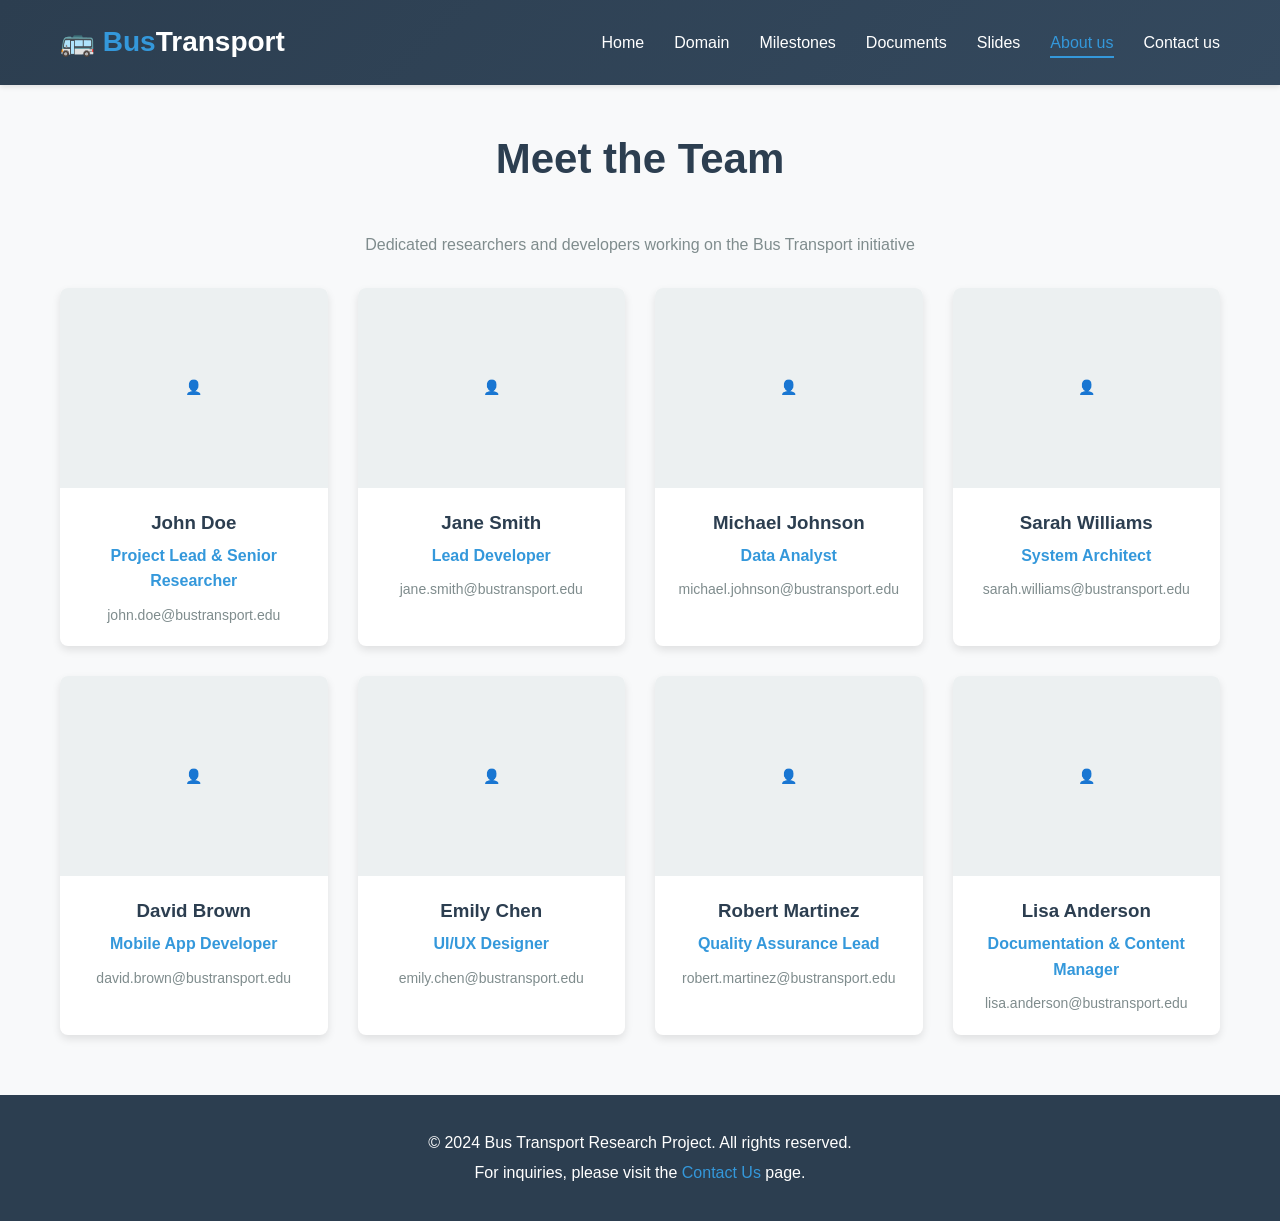
==== pages/about-us.html @ cd4b60ac "Initial commit" ====
<!DOCTYPE html>
<html lang="en">
<head>
    <meta charset="UTF-8">
    <meta name="viewport" content="width=device-width, initial-scale=1.0">
    <title>About Us | BusTransport Research</title>
    <link rel="stylesheet" href="../assets/css/style.css">
</head>
<body>
    <!-- Header & Navigation -->
    <header>
        <div class="header-container">
            <a href="../index.html" class="logo">🚌 Bus<span>Transport</span></a>
            <nav>
                <ul>
                    <li><a href="../index.html">Home</a></li>
                    <li><a href="domain.html">Domain</a></li>
                    <li><a href="milestones.html">Milestones</a></li>
                    <li><a href="documents.html">Documents</a></li>
                    <li><a href="slides.html">Slides</a></li>
                    <li><a href="about-us.html" class="active">About us</a></li>
                    <li><a href="contact-us.html">Contact us</a></li>
                </ul>
            </nav>
        </div>
    </header>

    <!-- Main Content -->
    <main>
        <h1 class="page-title">Meet the Team</h1>
        <p class="page-subtitle">Dedicated researchers and developers working on the Bus Transport initiative</p>

        <section class="team-grid">
            <!-- Team Member 1 -->
            <div class="team-member">
                <div class="member-image">👤</div>
                <div class="member-info">
                    <h3>John Doe</h3>
                    <div class="member-role">Project Lead & Senior Researcher</div>
                    <div class="member-email">john.doe@bustransport.edu</div>
                </div>
            </div>

            <!-- Team Member 2 -->
            <div class="team-member">
                <div class="member-image">👤</div>
                <div class="member-info">
                    <h3>Jane Smith</h3>
                    <div class="member-role">Lead Developer</div>
                    <div class="member-email">jane.smith@bustransport.edu</div>
                </div>
            </div>

            <!-- Team Member 3 -->
            <div class="team-member">
                <div class="member-image">👤</div>
                <div class="member-info">
                    <h3>Michael Johnson</h3>
                    <div class="member-role">Data Analyst</div>
                    <div class="member-email">michael.johnson@bustransport.edu</div>
                </div>
            </div>

            <!-- Team Member 4 -->
            <div class="team-member">
                <div class="member-image">👤</div>
                <div class="member-info">
                    <h3>Sarah Williams</h3>
                    <div class="member-role">System Architect</div>
                    <div class="member-email">sarah.williams@bustransport.edu</div>
                </div>
            </div>

            <!-- Team Member 5 -->
            <div class="team-member">
                <div class="member-image">👤</div>
                <div class="member-info">
                    <h3>David Brown</h3>
                    <div class="member-role">Mobile App Developer</div>
                    <div class="member-email">david.brown@bustransport.edu</div>
                </div>
            </div>

            <!-- Team Member 6 -->
            <div class="team-member">
                <div class="member-image">👤</div>
                <div class="member-info">
                    <h3>Emily Chen</h3>
                    <div class="member-role">UI/UX Designer</div>
                    <div class="member-email">emily.chen@bustransport.edu</div>
                </div>
            </div>

            <!-- Team Member 7 -->
            <div class="team-member">
                <div class="member-image">👤</div>
                <div class="member-info">
                    <h3>Robert Martinez</h3>
                    <div class="member-role">Quality Assurance Lead</div>
                    <div class="member-email">robert.martinez@bustransport.edu</div>
                </div>
            </div>

            <!-- Team Member 8 -->
            <div class="team-member">
                <div class="member-image">👤</div>
                <div class="member-info">
                    <h3>Lisa Anderson</h3>
                    <div class="member-role">Documentation & Content Manager</div>
                    <div class="member-email">lisa.anderson@bustransport.edu</div>
                </div>
            </div>
        </section>
    </main>

    <!-- Footer -->
    <footer>
        <p>&copy; 2024 Bus Transport Research Project. All rights reserved.</p>
        <p>For inquiries, please visit the <a href="contact-us.html">Contact Us</a> page.</p>
    </footer>
</body>
</html>
---- assets/css/style.css ----
/* Bus Transport Research Website - Main Stylesheet */

* {
    margin: 0;
    padding: 0;
    box-sizing: border-box;
}

body {
    font-family: 'Segoe UI', Tahoma, Geneva, Verdana, sans-serif;
    line-height: 1.6;
    color: #333;
    background-color: #f8f9fa;
}

/* Header & Navigation */
header {
    background: linear-gradient(135deg, #2c3e50 0%, #34495e 100%);
    color: white;
    padding: 20px 0;
    box-shadow: 0 2px 5px rgba(0, 0, 0, 0.1);
}

.header-container {
    max-width: 1200px;
    margin: 0 auto;
    padding: 0 20px;
    display: flex;
    align-items: center;
    justify-content: space-between;
}

.logo {
    font-size: 28px;
    font-weight: bold;
    color: #3498db;
    text-decoration: none;
}

.logo span {
    color: white;
}

/* Navigation Menu */
nav ul {
    list-style: none;
    display: flex;
    gap: 30px;
    flex-wrap: wrap;
}

nav a {
    color: white;
    text-decoration: none;
    transition: color 0.3s ease;
    font-weight: 500;
}

nav a:hover {
    color: #3498db;
}

nav a.active {
    color: #3498db;
    border-bottom: 2px solid #3498db;
    padding-bottom: 5px;
}

/* Main Container */
main {
    max-width: 1200px;
    margin: 40px auto;
    padding: 0 20px;
}

.page-title {
    text-align: center;
    font-size: 42px;
    color: #2c3e50;
    margin-bottom: 40px;
    font-weight: bold;
}

.page-subtitle {
    text-align: center;
    font-size: 16px;
    color: #7f8c8d;
    margin-bottom: 30px;
}

/* Home Page */
.hero-section {
    background: linear-gradient(135deg, #3498db 0%, #2980b9 100%);
    color: white;
    padding: 60px 20px;
    border-radius: 8px;
    text-align: center;
    margin-bottom: 40px;
}

.hero-section h1 {
    font-size: 48px;
    margin-bottom: 20px;
}

.hero-section p {
    font-size: 18px;
    margin-bottom: 15px;
    line-height: 1.8;
}

.hero-content {
    display: grid;
    grid-template-columns: repeat(auto-fit, minmax(280px, 1fr));
    gap: 30px;
    margin-top: 40px;
}

.card {
    background: white;
    padding: 30px;
    border-radius: 8px;
    box-shadow: 0 4px 6px rgba(0, 0, 0, 0.1);
    text-align: center;
    transition: transform 0.3s ease, box-shadow 0.3s ease;
}

.card:hover {
    transform: translateY(-5px);
    box-shadow: 0 8px 12px rgba(0, 0, 0, 0.15);
}

.card h3 {
    color: #2c3e50;
    margin-bottom: 15px;
    font-size: 20px;
}

.card p {
    color: #555;
    line-height: 1.6;
}

/* Domain Section */
.domain-grid {
    display: grid;
    grid-template-columns: repeat(auto-fit, minmax(300px, 1fr));
    gap: 25px;
    margin-top: 30px;
}

.domain-card {
    background: white;
    padding: 30px;
    border-radius: 8px;
    border-left: 5px solid #3498db;
    box-shadow: 0 2px 8px rgba(0, 0, 0, 0.1);
}

.domain-card h3 {
    color: #2c3e50;
    margin-bottom: 15px;
    font-size: 20px;
}

.domain-card p {
    color: #666;
    line-height: 1.7;
    text-align: justify;
}

/* Milestones Section */
.milestones-container {
    position: relative;
    max-width: 800px;
    margin: 0 auto;
}

.milestone {
    background: white;
    padding: 30px;
    margin-bottom: 30px;
    border-radius: 8px;
    box-shadow: 0 2px 8px rgba(0, 0, 0, 0.1);
    border-left: 5px solid #3498db;
}

.milestone-date {
    background: #3498db;
    color: white;
    padding: 10px 20px;
    border-radius: 5px;
    display: inline-block;
    margin-bottom: 15px;
    font-weight: bold;
}

.milestone h3 {
    color: #2c3e50;
    margin-bottom: 10px;
}

.milestone p {
    color: #666;
    margin-bottom: 10px;
}

.milestone-marks {
    background: #ecf0f1;
    padding: 10px;
    border-radius: 5px;
    color: #2c3e50;
    font-weight: bold;
}

/* Documents Section */
.documents-list {
    max-width: 900px;
    margin: 0 auto;
}

.document-item {
    background: linear-gradient(135deg, #5dade2 0%, #3498db 100%);
    color: white;
    padding: 20px;
    margin-bottom: 15px;
    border-radius: 8px;
    display: flex;
    justify-content: space-between;
    align-items: center;
    transition: transform 0.3s ease;
}

.document-item:hover {
    transform: translateX(10px);
}

.document-item h3 {
    margin: 0;
    font-size: 18px;
}

.document-item a {
    background: white;
    color: #3498db;
    padding: 8px 20px;
    border-radius: 5px;
    text-decoration: none;
    font-weight: bold;
    transition: all 0.3s ease;
}

.document-item a:hover {
    background: #ecf0f1;
}

/* Presentations Section */
.presentations-grid {
    display: grid;
    grid-template-columns: repeat(auto-fit, minmax(250px, 1fr));
    gap: 25px;
    margin-top: 30px;
}

.presentation-card {
    background: white;
    border-radius: 8px;
    overflow: hidden;
    box-shadow: 0 4px 8px rgba(0, 0, 0, 0.1);
    text-align: center;
    transition: transform 0.3s ease;
}

.presentation-card:hover {
    transform: translateY(-10px);
}

.presentation-icon {
    background: #3498db;
    color: white;
    padding: 40px;
    font-size: 50px;
}

.presentation-card h3 {
    color: #2c3e50;
    padding: 20px;
    margin-bottom: 10px;
}

.presentation-card a {
    display: inline-block;
    background: #3498db;
    color: white;
    padding: 10px 25px;
    border-radius: 5px;
    text-decoration: none;
    margin-bottom: 20px;
    transition: background 0.3s ease;
}

.presentation-card a:hover {
    background: #2980b9;
}

/* About Us Section */
.team-grid {
    display: grid;
    grid-template-columns: repeat(auto-fit, minmax(250px, 1fr));
    gap: 30px;
    margin-top: 30px;
}

.team-member {
    background: white;
    border-radius: 8px;
    overflow: hidden;
    box-shadow: 0 4px 8px rgba(0, 0, 0, 0.1);
    text-align: center;
    transition: transform 0.3s ease;
}

.team-member:hover {
    transform: translateY(-10px);
}

.member-image {
    background: #ecf0f1;
    height: 200px;
    display: flex;
    align-items: center;
    justify-content: center;
    color: #7f8c8d;
    font-size: 14px;
}

.member-info {
    padding: 20px;
}

.member-info h3 {
    color: #2c3e50;
    margin-bottom: 5px;
}

.member-role {
    color: #3498db;
    font-weight: bold;
    margin-bottom: 10px;
}

.member-email {
    color: #7f8c8d;
    font-size: 14px;
    word-break: break-all;
}

/* Contact Us Section */
.contact-content {
    display: grid;
    grid-template-columns: 1fr 1fr;
    gap: 40px;
    max-width: 1000px;
    margin: 30px auto;
}

.contact-info {
    background: white;
    padding: 30px;
    border-radius: 8px;
    box-shadow: 0 2px 8px rgba(0, 0, 0, 0.1);
}

.contact-info h3 {
    color: #2c3e50;
    margin-bottom: 20px;
}

.contact-item {
    margin-bottom: 20px;
    padding-bottom: 20px;
    border-bottom: 1px solid #ecf0f1;
}

.contact-item:last-child {
    border-bottom: none;
}

.contact-item strong {
    color: #3498db;
}

.contact-item p {
    color: #666;
    margin-top: 5px;
}

.contact-form {
    background: white;
    padding: 30px;
    border-radius: 8px;
    box-shadow: 0 2px 8px rgba(0, 0, 0, 0.1);
}

.contact-form h3 {
    color: #2c3e50;
    margin-bottom: 20px;
}

.form-group {
    margin-bottom: 20px;
}

.form-group label {
    display: block;
    color: #2c3e50;
    margin-bottom: 8px;
    font-weight: 500;
}

.form-group input,
.form-group textarea {
    width: 100%;
    padding: 12px;
    border: 1px solid #bdc3c7;
    border-radius: 5px;
    font-family: inherit;
    font-size: 14px;
    transition: border-color 0.3s ease;
}

.form-group input:focus,
.form-group textarea:focus {
    outline: none;
    border-color: #3498db;
    box-shadow: 0 0 5px rgba(52, 152, 219, 0.2);
}

.form-group textarea {
    resize: vertical;
    min-height: 150px;
}

.submit-btn {
    background: #3498db;
    color: white;
    padding: 12px 40px;
    border: none;
    border-radius: 5px;
    font-size: 16px;
    font-weight: bold;
    cursor: pointer;
    transition: background 0.3s ease;
}

.submit-btn:hover {
    background: #2980b9;
}

/* Footer */
footer {
    background: #2c3e50;
    color: white;
    text-align: center;
    padding: 30px 20px;
    margin-top: 60px;
}

footer p {
    margin: 5px 0;
}

footer a {
    color: #3498db;
    text-decoration: none;
}

footer a:hover {
    text-decoration: underline;
}

/* Responsive Design */
@media (max-width: 768px) {
    .header-container {
        flex-direction: column;
        gap: 20px;
    }

    nav ul {
        flex-direction: column;
        gap: 10px;
        width: 100%;
    }

    .hero-section h1 {
        font-size: 32px;
    }

    .page-title {
        font-size: 32px;
    }

    .contact-content {
        grid-template-columns: 1fr;
    }

    .document-item {
        flex-direction: column;
        align-items: flex-start;
    }

    .document-item a {
        margin-top: 15px;
        width: 100%;
        text-align: center;
    }
}

@media (max-width: 480px) {
    nav ul {
        font-size: 14px;
        gap: 10px;
    }

    .page-title {
        font-size: 24px;
    }

    .hero-content {
        grid-template-columns: 1fr;
    }
}
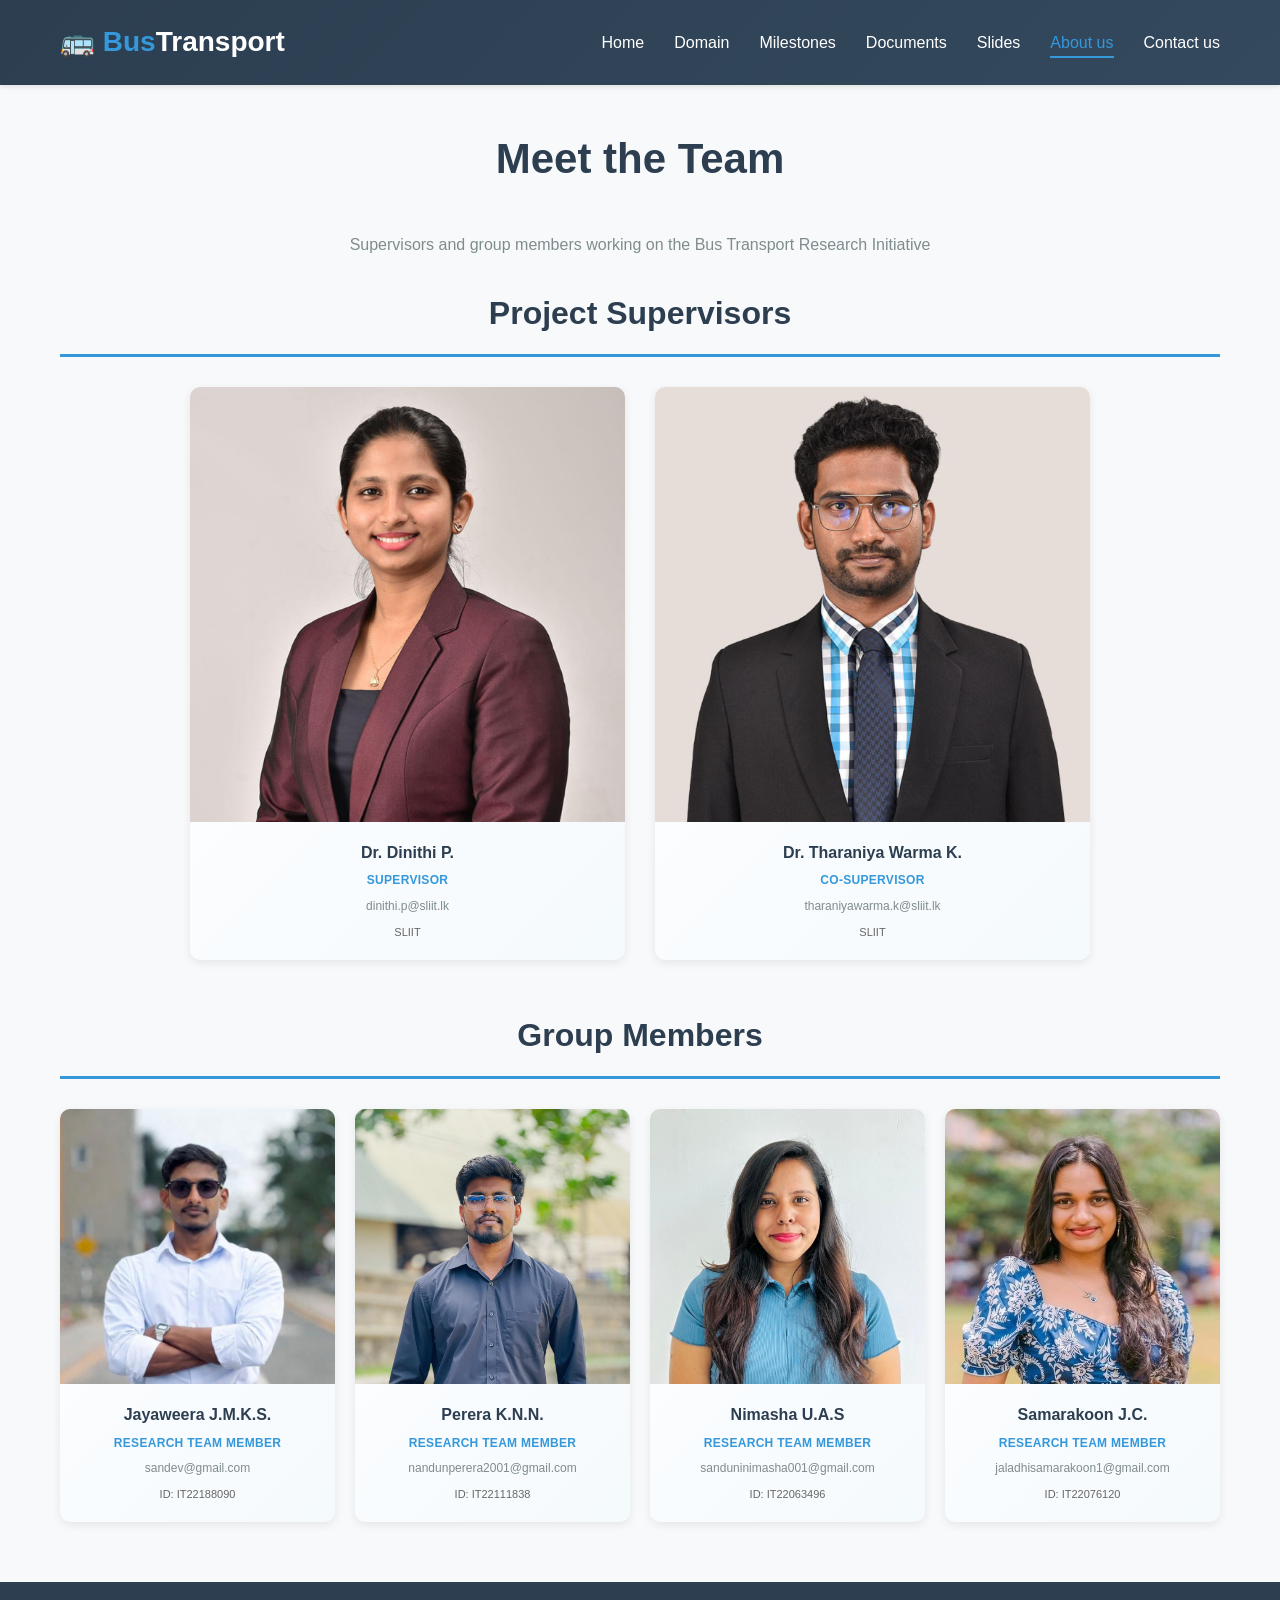
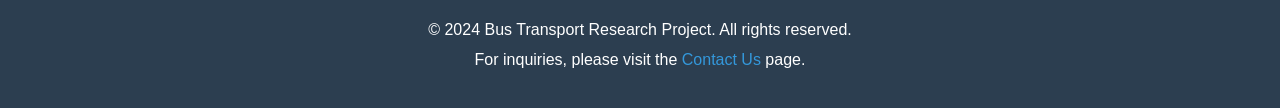
==== commit da0fa494: "Add mobile menu toggle functionality to navbar - Implemented a hamburger menu toggle for mobile navi" ====
--- a/pages/about-us.html
+++ b/pages/about-us.html
@@ -11,6 +11,11 @@
     <header>
         <div class="header-container">
             <a href="../index.html" class="logo">🚌 Bus<span>Transport</span></a>
+            <button class="hamburger-menu">
+                <span></span>
+                <span></span>
+                <span></span>
+            </button>
             <nav>
                 <ul>
                     <li><a href="../index.html">Home</a></li>
@@ -28,86 +33,94 @@
     <!-- Main Content -->
     <main>
         <h1 class="page-title">Meet the Team</h1>
-        <p class="page-subtitle">Dedicated researchers and developers working on the Bus Transport initiative</p>
+        <p class="page-subtitle">Supervisors and group members working on the Bus Transport Research Initiative</p>
 
-        <section class="team-grid">
-            <!-- Team Member 1 -->
-            <div class="team-member">
-                <div class="member-image">👤</div>
-                <div class="member-info">
-                    <h3>John Doe</h3>
-                    <div class="member-role">Project Lead & Senior Researcher</div>
-                    <div class="member-email">john.doe@bustransport.edu</div>
+        <!-- Supervisors Section -->
+        <section class="supervisors-section">
+            <h2>Project Supervisors</h2>
+            <div class="team-grid">
+                <!-- Supervisor -->
+                <div class="team-member">
+                    <div class="member-image">
+                        <img src="../assets/images/supervisor.jpeg" alt="Supervisor">
+                    </div>
+                    <div class="member-info">
+                        <h3>Dr. Dinithi P.</h3>
+                        <div class="member-role">Supervisor</div>
+                        <div class="member-email">dinithi.p@sliit.lk</div>
+                        <div class="member-department">SLIIT</div>
+                    </div>
+                </div>
+
+                <!-- Co-Supervisor -->
+                <div class="team-member">
+                    <div class="member-image">
+                        <img src="../assets/images/co-supervisor.jpeg" alt="Co-Supervisor">
+                    </div>
+                    <div class="member-info">
+                        <h3>Dr. Tharaniya Warma K.</h3>
+                        <div class="member-role">Co-Supervisor</div>
+                        <div class="member-email">tharaniyawarma.k@sliit.lk</div>
+                        <div class="member-department">SLIIT</div>
+                    </div>
                 </div>
             </div>
+        </section>
 
-            <!-- Team Member 2 -->
-            <div class="team-member">
-                <div class="member-image">👤</div>
-                <div class="member-info">
-                    <h3>Jane Smith</h3>
-                    <div class="member-role">Lead Developer</div>
-                    <div class="member-email">jane.smith@bustransport.edu</div>
+        <!-- Group Members Section -->
+        <section class="members-section">
+            <h2>Group Members</h2>
+            <div class="team-grid">
+                <!-- Group Member 1 -->
+                <div class="team-member">
+                    <div class="member-image">
+                        <img src="../assets/images/member1.jpeg" alt="Group Member 1">
+                    </div>
+                    <div class="member-info">
+                        <h3>Jayaweera J.M.K.S.</h3>
+                        <div class="member-role">Research Team Member</div>
+                        <div class="member-email">sandev@gmail.com</div>
+                        <div class="member-id">ID: IT22188090</div>
+                    </div>
                 </div>
-            </div>
 
-            <!-- Team Member 3 -->
-            <div class="team-member">
-                <div class="member-image">👤</div>
-                <div class="member-info">
-                    <h3>Michael Johnson</h3>
-                    <div class="member-role">Data Analyst</div>
-                    <div class="member-email">michael.johnson@bustransport.edu</div>
+                <!-- Group Member 2 -->
+                <div class="team-member">
+                    <div class="member-image">
+                        <img src="../assets/images/member2.jpeg" alt="Group Member 2">
+                    </div>
+                    <div class="member-info">
+                        <h3>Perera K.N.N.</h3>
+                        <div class="member-role">Research Team Member</div>
+                        <div class="member-email">nandunperera2001@gmail.com</div>
+                        <div class="member-id">ID: IT22111838</div>
+                    </div>
                 </div>
-            </div>
 
-            <!-- Team Member 4 -->
-            <div class="team-member">
-                <div class="member-image">👤</div>
-                <div class="member-info">
-                    <h3>Sarah Williams</h3>
-                    <div class="member-role">System Architect</div>
-                    <div class="member-email">sarah.williams@bustransport.edu</div>
+                <!-- Group Member 3 -->
+                <div class="team-member">
+                    <div class="member-image">
+                        <img src="../assets/images/member3.jpeg" alt="Group Member 3">
+                    </div>
+                    <div class="member-info">
+                        <h3>Nimasha U.A.S</h3>
+                        <div class="member-role">Research Team Member</div>
+                        <div class="member-email">sanduninimasha001@gmail.com</div>
+                        <div class="member-id">ID: IT22063496</div>
+                    </div>
                 </div>
-            </div>
 
-            <!-- Team Member 5 -->
-            <div class="team-member">
-                <div class="member-image">👤</div>
-                <div class="member-info">
-                    <h3>David Brown</h3>
-                    <div class="member-role">Mobile App Developer</div>
-                    <div class="member-email">david.brown@bustransport.edu</div>
-                </div>
-            </div>
-
-            <!-- Team Member 6 -->
-            <div class="team-member">
-                <div class="member-image">👤</div>
-                <div class="member-info">
-                    <h3>Emily Chen</h3>
-                    <div class="member-role">UI/UX Designer</div>
-                    <div class="member-email">emily.chen@bustransport.edu</div>
-                </div>
-            </div>
-
-            <!-- Team Member 7 -->
-            <div class="team-member">
-                <div class="member-image">👤</div>
-                <div class="member-info">
-                    <h3>Robert Martinez</h3>
-                    <div class="member-role">Quality Assurance Lead</div>
-                    <div class="member-email">robert.martinez@bustransport.edu</div>
-                </div>
-            </div>
-
-            <!-- Team Member 8 -->
-            <div class="team-member">
-                <div class="member-image">👤</div>
-                <div class="member-info">
-                    <h3>Lisa Anderson</h3>
-                    <div class="member-role">Documentation & Content Manager</div>
-                    <div class="member-email">lisa.anderson@bustransport.edu</div>
+                <!-- Group Member 4 -->
+                <div class="team-member">
+                    <div class="member-image">
+                        <img src="../assets/images/member4.jpeg" alt="Group Member 4">
+                    </div>
+                    <div class="member-info">
+                        <h3>Samarakoon J.C.</h3>
+                        <div class="member-role">Research Team Member</div>
+                        <div class="member-email">jaladhisamarakoon1@gmail.com</div>
+                        <div class="member-id">ID: IT22076120</div>
+                    </div>
                 </div>
             </div>
         </section>
@@ -118,5 +131,6 @@
         <p>&copy; 2024 Bus Transport Research Project. All rights reserved.</p>
         <p>For inquiries, please visit the <a href="contact-us.html">Contact Us</a> page.</p>
     </footer>
+    <script src="../assets/js/navbar.js"></script>
 </body>
 </html>
--- a/assets/css/style.css
+++ b/assets/css/style.css
@@ -64,6 +64,45 @@
     color: #3498db;
     border-bottom: 2px solid #3498db;
     padding-bottom: 5px;
+}
+
+/* Hamburger Menu */
+.hamburger-menu {
+    display: none;
+    flex-direction: column;
+    cursor: pointer;
+    gap: 6px;
+    background: none;
+    border: none;
+    padding: 0;
+    margin: 0;
+    z-index: 1000;
+}
+
+.hamburger-menu span {
+    width: 25px;
+    height: 3px;
+    background-color: white;
+    border-radius: 3px;
+    transition: all 0.4s cubic-bezier(0.68, -0.55, 0.265, 1.55);
+    display: block;
+}
+
+.hamburger-menu:hover span {
+    background-color: #3498db;
+}
+
+.hamburger-menu.active span:nth-child(1) {
+    transform: rotate(45deg) translate(10px, 10px);
+}
+
+.hamburger-menu.active span:nth-child(2) {
+    opacity: 0;
+    transform: translateX(-10px);
+}
+
+.hamburger-menu.active span:nth-child(3) {
+    transform: rotate(-45deg) translate(7px, -7px);
 }
 
 /* Main Container */
@@ -304,55 +343,120 @@
 }
 
 /* About Us Section */
+.supervisors-section .team-grid {
+    display: grid;
+    grid-template-columns: repeat(2, 1fr);
+    gap: 30px;
+    margin-top: 30px;
+    max-width: 900px;
+    margin-left: auto;
+    margin-right: auto;
+}
+
+.members-section .team-grid {
+    display: grid;
+    grid-template-columns: repeat(4, 1fr);
+    gap: 20px;
+    margin-top: 30px;
+}
+
 .team-grid {
     display: grid;
-    grid-template-columns: repeat(auto-fit, minmax(250px, 1fr));
+    grid-template-columns: repeat(auto-fit, minmax(280px, 1fr));
     gap: 30px;
     margin-top: 30px;
 }
 
 .team-member {
     background: white;
-    border-radius: 8px;
+    border-radius: 10px;
     overflow: hidden;
-    box-shadow: 0 4px 8px rgba(0, 0, 0, 0.1);
+    box-shadow: 0 3px 10px rgba(0, 0, 0, 0.08);
     text-align: center;
-    transition: transform 0.3s ease;
+    transition: all 0.3s ease;
+    display: flex;
+    flex-direction: column;
 }
 
 .team-member:hover {
-    transform: translateY(-10px);
+    transform: translateY(-8px);
+    box-shadow: 0 8px 20px rgba(0, 0, 0, 0.15);
 }
 
 .member-image {
     background: #ecf0f1;
-    height: 200px;
+    width: 100%;
+    aspect-ratio: 1 / 1;
     display: flex;
     align-items: center;
     justify-content: center;
     color: #7f8c8d;
     font-size: 14px;
+    overflow: hidden;
+    flex-shrink: 0;
+}
+
+.member-image img {
+    width: 100%;
+    height: 100%;
+    object-fit: cover;
+    display: block;
 }
 
 .member-info {
-    padding: 20px;
+    padding: 18px 15px;
+    flex-grow: 1;
+    display: flex;
+    flex-direction: column;
+    justify-content: center;
+    background: linear-gradient(135deg, rgba(52, 152, 219, 0.02) 0%, rgba(52, 152, 219, 0.05) 100%);
 }
 
 .member-info h3 {
     color: #2c3e50;
-    margin-bottom: 5px;
+    margin-bottom: 6px;
+    font-size: 16px;
+    font-weight: 600;
 }
 
 .member-role {
     color: #3498db;
     font-weight: bold;
-    margin-bottom: 10px;
+    margin-bottom: 8px;
+    font-size: 12px;
+    text-transform: uppercase;
+    letter-spacing: 0.3px;
 }
 
 .member-email {
     color: #7f8c8d;
-    font-size: 14px;
+    font-size: 12px;
     word-break: break-all;
+    margin-bottom: 6px;
+    line-height: 1.3;
+}
+
+.member-department,
+.member-id {
+    color: #666;
+    font-size: 11px;
+    margin-top: 4px;
+}
+
+/* Supervisors and Members Sections */
+.supervisors-section,
+.members-section {
+    margin-bottom: 50px;
+}
+
+.supervisors-section h2,
+.members-section h2 {
+    color: #2c3e50;
+    font-size: 32px;
+    margin-bottom: 30px;
+    text-align: center;
+    border-bottom: 3px solid #3498db;
+    padding-bottom: 15px;
 }
 
 /* Contact Us Section */
@@ -479,54 +583,657 @@
     text-decoration: underline;
 }
 
-/* Responsive Design */
+/* Responsive Design - Complete Mobile-First Responsive */
+
+/* Extra Large Devices (1440px and up) */
+@media (min-width: 1440px) {
+    main {
+        max-width: 1340px;
+    }
+    .page-title {
+        font-size: 48px;
+    }
+    .hero-section {
+        padding: 80px 40px;
+    }
+    .hero-section h1 {
+        font-size: 56px;
+    }
+}
+
+/* Large Devices (1200px - 1439px) */
+@media (max-width: 1200px) and (min-width: 1025px) {
+    .hero-content {
+        grid-template-columns: repeat(2, 1fr);
+    }
+    .presentations-grid {
+        grid-template-columns: repeat(3, 1fr);
+    }
+}
+
+/* Medium-Large (1024px - 1199px) */
+@media (max-width: 1024px) {
+    main {
+        padding: 0 15px;
+    }
+    .page-title {
+        font-size: 38px;
+    }
+    .hero-section h1 {
+        font-size: 42px;
+    }
+    .hero-section p {
+        font-size: 16px;
+    }
+    .hero-content {
+        gap: 25px;
+    }
+    .card {
+        padding: 25px;
+    }
+    nav ul {
+        gap: 20px;
+    }
+    .members-section .team-grid {
+        grid-template-columns: repeat(3, 1fr);
+    }
+    .milestones-container {
+        max-width: 700px;
+    }
+    .domain-grid {
+        grid-template-columns: repeat(2, 1fr);
+    }
+    .presentations-grid {
+        grid-template-columns: repeat(2, 1fr);
+    }
+}
+
+/* Tablets (768px - 1023px) */
 @media (max-width: 768px) {
+    header {
+        padding: 15px 0;
+    }
     .header-container {
-        flex-direction: column;
-        gap: 20px;
-    }
-
+        flex-direction: row;
+        gap: 15px;
+        padding: 0 15px;
+    }
+    .logo {
+        font-size: 24px;
+    }
+    .hamburger-menu {
+        display: flex;
+    }
+    nav {
+        position: fixed;
+        top: 70px;
+        left: 0;
+        width: 100%;
+        background: linear-gradient(135deg, #2c3e50 0%, #34495e 100%);
+        max-height: 0;
+        overflow: hidden;
+        transition: max-height 0.3s ease;
+        z-index: 999;
+    }
+    nav.active {
+        max-height: 400px;
+    }
     nav ul {
         flex-direction: column;
-        gap: 10px;
+        gap: 0;
         width: 100%;
-    }
-
+        padding: 20px 0;
+    }
+    nav ul li {
+        border-bottom: 1px solid rgba(255, 255, 255, 0.1);
+    }
+    nav ul li:last-child {
+        border-bottom: none;
+    }
+    nav a {
+        font-size: 14px;
+        padding: 15px 20px;
+        display: block;
+        transition: background 0.3s ease;
+    }
+    nav a:hover {
+        background: rgba(52, 152, 219, 0.2);
+        color: #3498db;
+    }
+    nav a.active {
+        border-bottom: none;
+        padding-bottom: 15px;
+        background: rgba(52, 152, 219, 0.15);
+        color: #3498db;
+    }
+
+    main {
+        margin: 25px auto;
+        padding: 0 15px;
+    }
+    .page-title {
+        font-size: 32px;
+        margin-bottom: 25px;
+    }
+    .page-subtitle {
+        font-size: 14px;
+        margin-bottom: 20px;
+    }
+    .hero-section {
+        padding: 40px 20px;
+        border-radius: 6px;
+        margin-bottom: 30px;
+    }
     .hero-section h1 {
         font-size: 32px;
-    }
-
-    .page-title {
-        font-size: 32px;
-    }
-
+        margin-bottom: 15px;
+    }
+    .hero-section p {
+        font-size: 15px;
+        margin-bottom: 12px;
+    }
+    .hero-content {
+        grid-template-columns: repeat(2, 1fr);
+        gap: 20px;
+    }
+    .card {
+        padding: 20px;
+        border-radius: 6px;
+    }
+    .card h3 {
+        font-size: 18px;
+    }
+    .card p {
+        font-size: 14px;
+    }
+    .domain-grid {
+        grid-template-columns: 1fr;
+        gap: 20px;
+    }
+    .domain-card {
+        padding: 20px;
+    }
+    .domain-card h3 {
+        font-size: 18px;
+    }
+    .domain-card p {
+        font-size: 14px;
+    }
+    .milestones-container {
+        max-width: 100%;
+    }
+    .milestone {
+        padding: 20px;
+        margin-bottom: 20px;
+    }
+    .milestone h3 {
+        font-size: 18px;
+    }
+    .milestone p {
+        font-size: 14px;
+    }
+    .documents-list {
+        max-width: 100%;
+    }
+    .document-item {
+        padding: 15px;
+        flex-direction: column;
+        gap: 12px;
+    }
+    .document-item h3 {
+        font-size: 16px;
+    }
+    .document-item a {
+        width: 100%;
+        text-align: center;
+        padding: 8px 15px;
+    }
+    .presentations-grid {
+        grid-template-columns: repeat(2, 1fr);
+        gap: 20px;
+    }
+    .presentation-icon {
+        font-size: 40px;
+        padding: 30px;
+    }
+    .presentation-card h3 {
+        font-size: 16px;
+        padding: 15px;
+    }
+    .team-grid {
+        gap: 20px;
+    }
+    .supervisors-section .team-grid {
+        grid-template-columns: 1fr;
+    }
+    .members-section .team-grid {
+        grid-template-columns: repeat(2, 1fr);
+    }
+    .member-info {
+        padding: 15px;
+    }
+    .member-info h3 {
+        font-size: 15px;
+    }
+    .member-role {
+        font-size: 11px;
+    }
+    .member-email {
+        font-size: 12px;
+    }
     .contact-content {
         grid-template-columns: 1fr;
-    }
-
-    .document-item {
+        gap: 25px;
+    }
+    .contact-info,
+    .contact-form {
+        padding: 20px;
+    }
+    .contact-form h3,
+    .contact-info h3 {
+        font-size: 18px;
+    }
+    .form-group input,
+    .form-group textarea {
+        padding: 10px;
+        font-size: 14px;
+    }
+    .submit-btn {
+        padding: 10px 30px;
+        font-size: 14px;
+    }
+    footer {
+        padding: 25px 15px;
+        margin-top: 40px;
+    }
+    footer p {
+        font-size: 14px;
+    }
+}
+
+/* Large Phones (640px - 767px) */
+@media (max-width: 767px) and (min-width: 641px) {
+    main {
+        margin: 20px auto;
+    }
+    .page-title {
+        font-size: 28px;
+        margin-bottom: 20px;
+    }
+    .page-subtitle {
+        font-size: 13px;
+    }
+    .hero-section {
+        padding: 30px 15px;
+    }
+    .hero-section h1 {
+        font-size: 28px;
+    }
+    .hero-section p {
+        font-size: 14px;
+    }
+    .hero-content {
+        grid-template-columns: 1fr;
+        gap: 15px;
+    }
+    .card {
+        padding: 18px;
+    }
+    .domain-grid {
+        gap: 15px;
+    }
+    .presentations-grid {
+        grid-template-columns: 1fr;
+        gap: 15px;
+    }
+    .presentation-icon {
+        font-size: 35px;
+        padding: 25px;
+    }
+    .members-section .team-grid {
+        grid-template-columns: 1fr;
+        gap: 15px;
+    }
+    .member-info {
+        padding: 12px;
+    }
+    .member-info h3 {
+        font-size: 14px;
+    }
+    .contact-info,
+    .contact-form {
+        padding: 18px;
+    }
+    .form-group input,
+    .form-group textarea {
+        padding: 8px;
+    }
+}
+
+/* Small Phones (480px - 639px) */
+@media (max-width: 640px) {
+    * {
+        -webkit-tap-highlight-color: rgba(0, 0, 0, 0.1);
+    }
+    header {
+        padding: 12px 0;
+    }
+    .header-container {
+        gap: 12px;
+        padding: 0 12px;
+    }
+    .logo {
+        font-size: 20px;
+    }
+    .hamburger-menu {
+        display: flex;
+    }
+    nav {
+        position: fixed;
+        top: 60px;
+        left: 0;
+        width: 100%;
+        background: linear-gradient(135deg, #2c3e50 0%, #34495e 100%);
+        max-height: 0;
+        overflow: hidden;
+        transition: max-height 0.3s ease;
+        z-index: 999;
+    }
+    nav.active {
+        max-height: 600px;
+    }
+    nav ul {
         flex-direction: column;
-        align-items: flex-start;
-    }
-
-    .document-item a {
-        margin-top: 15px;
+        gap: 0;
         width: 100%;
-        text-align: center;
-    }
-}
-
-@media (max-width: 480px) {
-    nav ul {
-        font-size: 14px;
-        gap: 10px;
-    }
-
+        padding: 15px 0;
+    }
+    nav ul li {
+        border-bottom: 1px solid rgba(255, 255, 255, 0.1);
+    }
+    nav ul li:last-child {
+        border-bottom: none;
+    }
+    nav a {
+        font-size: 12px;
+        padding: 12px 15px;
+        display: block;
+        transition: background 0.3s ease;
+    }
+    nav a:hover {
+        background: rgba(52, 152, 219, 0.2);
+        color: #3498db;
+    }
+    nav a.active {
+        border-bottom: none;
+        padding-bottom: 12px;
+        background: rgba(52, 152, 219, 0.15);
+        color: #3498db;
+    }
+    main {
+        margin: 15px auto;
+        padding: 0 12px;
+    }
     .page-title {
         font-size: 24px;
-    }
-
+        margin-bottom: 15px;
+    }
+    .page-subtitle {
+        font-size: 12px;
+        margin-bottom: 15px;
+    }
+    .hero-section {
+        padding: 25px 12px;
+        border-radius: 5px;
+        margin-bottom: 20px;
+    }
+    .hero-section h1 {
+        font-size: 24px;
+        margin-bottom: 12px;
+    }
+    .hero-section p {
+        font-size: 13px;
+        margin-bottom: 10px;
+    }
     .hero-content {
         grid-template-columns: 1fr;
-    }
-}
+        gap: 12px;
+        margin-top: 20px;
+    }
+    .card {
+        padding: 15px;
+        border-radius: 5px;
+    }
+    .card h3 {
+        font-size: 16px;
+        margin-bottom: 10px;
+    }
+    .card p {
+        font-size: 13px;
+        line-height: 1.5;
+    }
+    .domain-grid {
+        gap: 12px;
+    }
+    .domain-card {
+        padding: 15px;
+        border-left: 4px solid #3498db;
+    }
+    .domain-card h3 {
+        font-size: 16px;
+        margin-bottom: 10px;
+    }
+    .domain-card p {
+        font-size: 12px;
+    }
+    .milestones-container {
+        padding: 0;
+    }
+    .milestone {
+        padding: 15px;
+        margin-bottom: 15px;
+        border-radius: 5px;
+    }
+    .milestone-date {
+        padding: 8px 12px;
+        font-size: 12px;
+    }
+    .milestone h3 {
+        font-size: 16px;
+        margin-bottom: 8px;
+    }
+    .milestone p {
+        font-size: 12px;
+    }
+    .documents-list {
+        max-width: 100%;
+    }
+    .document-item {
+        padding: 12px;
+        border-radius: 5px;
+    }
+    .document-item h3 {
+        font-size: 14px;
+        margin-bottom: 10px;
+    }
+    .document-item a {
+        font-size: 12px;
+        padding: 8px 15px;
+    }
+    .presentations-grid {
+        grid-template-columns: 1fr;
+        gap: 12px;
+    }
+    .presentation-card {
+        border-radius: 5px;
+    }
+    .presentation-icon {
+        font-size: 30px;
+        padding: 20px;
+    }
+    .presentation-card h3 {
+        font-size: 14px;
+        padding: 12px;
+        margin-bottom: 8px;
+    }
+    .presentation-card a {
+        font-size: 12px;
+        padding: 8px 20px;
+        margin-bottom: 15px;
+    }
+    .supervisors-section,
+    .members-section {
+        margin-bottom: 30px;
+    }
+    .supervisors-section h2,
+    .members-section h2 {
+        font-size: 24px;
+        margin-bottom: 20px;
+        padding-bottom: 12px;
+    }
+    .supervisors-section .team-grid {
+        grid-template-columns: 1fr;
+        gap: 15px;
+    }
+    .members-section .team-grid {
+        grid-template-columns: 1fr;
+        gap: 15px;
+    }
+    .team-member {
+        border-radius: 8px;
+    }
+    .member-image {
+        border-radius: 8px 8px 0 0;
+    }
+    .member-info {
+        padding: 12px;
+        border-radius: 0 0 8px 8px;
+    }
+    .member-info h3 {
+        font-size: 13px;
+        margin-bottom: 5px;
+    }
+    .member-role {
+        font-size: 10px;
+        margin-bottom: 6px;
+    }
+    .member-email {
+        font-size: 11px;
+        margin-bottom: 5px;
+    }
+    .member-department,
+    .member-id {
+        font-size: 10px;
+        margin-top: 3px;
+    }
+    .contact-content {
+        gap: 20px;
+    }
+    .contact-info,
+    .contact-form {
+        padding: 15px;
+        border-radius: 5px;
+    }
+    .contact-form h3,
+    .contact-info h3 {
+        font-size: 16px;
+        margin-bottom: 15px;
+    }
+    .contact-item {
+        margin-bottom: 15px;
+        padding-bottom: 15px;
+    }
+    .contact-item strong {
+        font-size: 13px;
+    }
+    .contact-item p {
+        font-size: 12px;
+    }
+    .form-group {
+        margin-bottom: 15px;
+    }
+    .form-group label {
+        font-size: 13px;
+        margin-bottom: 6px;
+    }
+    .form-group input,
+    .form-group textarea {
+        padding: 10px;
+        font-size: 14px;
+        border-radius: 4px;
+    }
+    .form-group textarea {
+        min-height: 120px;
+    }
+    .submit-btn {
+        width: 100%;
+        padding: 12px 20px;
+        font-size: 14px;
+        border-radius: 4px;
+    }
+    footer {
+        padding: 20px 12px;
+        margin-top: 30px;
+    }
+    footer p {
+        font-size: 12px;
+        margin: 6px 0;
+    }
+    footer a {
+        font-size: 12px;
+    }
+}
+
+/* Extra Small (below 480px) */
+@media (max-width: 479px) {
+    header {
+        padding: 10px 0;
+    }
+    .header-container {
+        gap: 10px;
+        padding: 0 10px;
+    }
+    .logo {
+        font-size: 18px;
+    }
+    .hamburger-menu {
+        display: flex;
+    }
+    .hamburger-menu span {
+        width: 23px;
+        height: 2.5px;
+    }
+    nav {
+        position: fixed;
+        top: 55px;
+        left: 0;
+        width: 100%;
+        background: linear-gradient(135deg, #2c3e50 0%, #34495e 100%);
+        max-height: 0;
+        overflow: hidden;
+        transition: max-height 0.3s ease;
+        z-index: 999;
+    }
+    nav.active {
+        max-height: 500px;
+    }
+    nav ul {
+        flex-direction: column;
+        gap: 0;
+        width: 100%;
+        padding: 12px 0;
+    }
+    nav ul li {
+        border-bottom: 1px solid rgba(255, 255, 255, 0.1);
+    }
+    nav a {
+        font-size: 11px;
+        padding: 10px 12px;
+        display: block;
+    }
+    nav a:hover {
+        background: rgba(52, 152, 219, 0.2);
+    }
+    nav a.active {
+        background: rgba(52, 152, 219, 0.15);
+    }
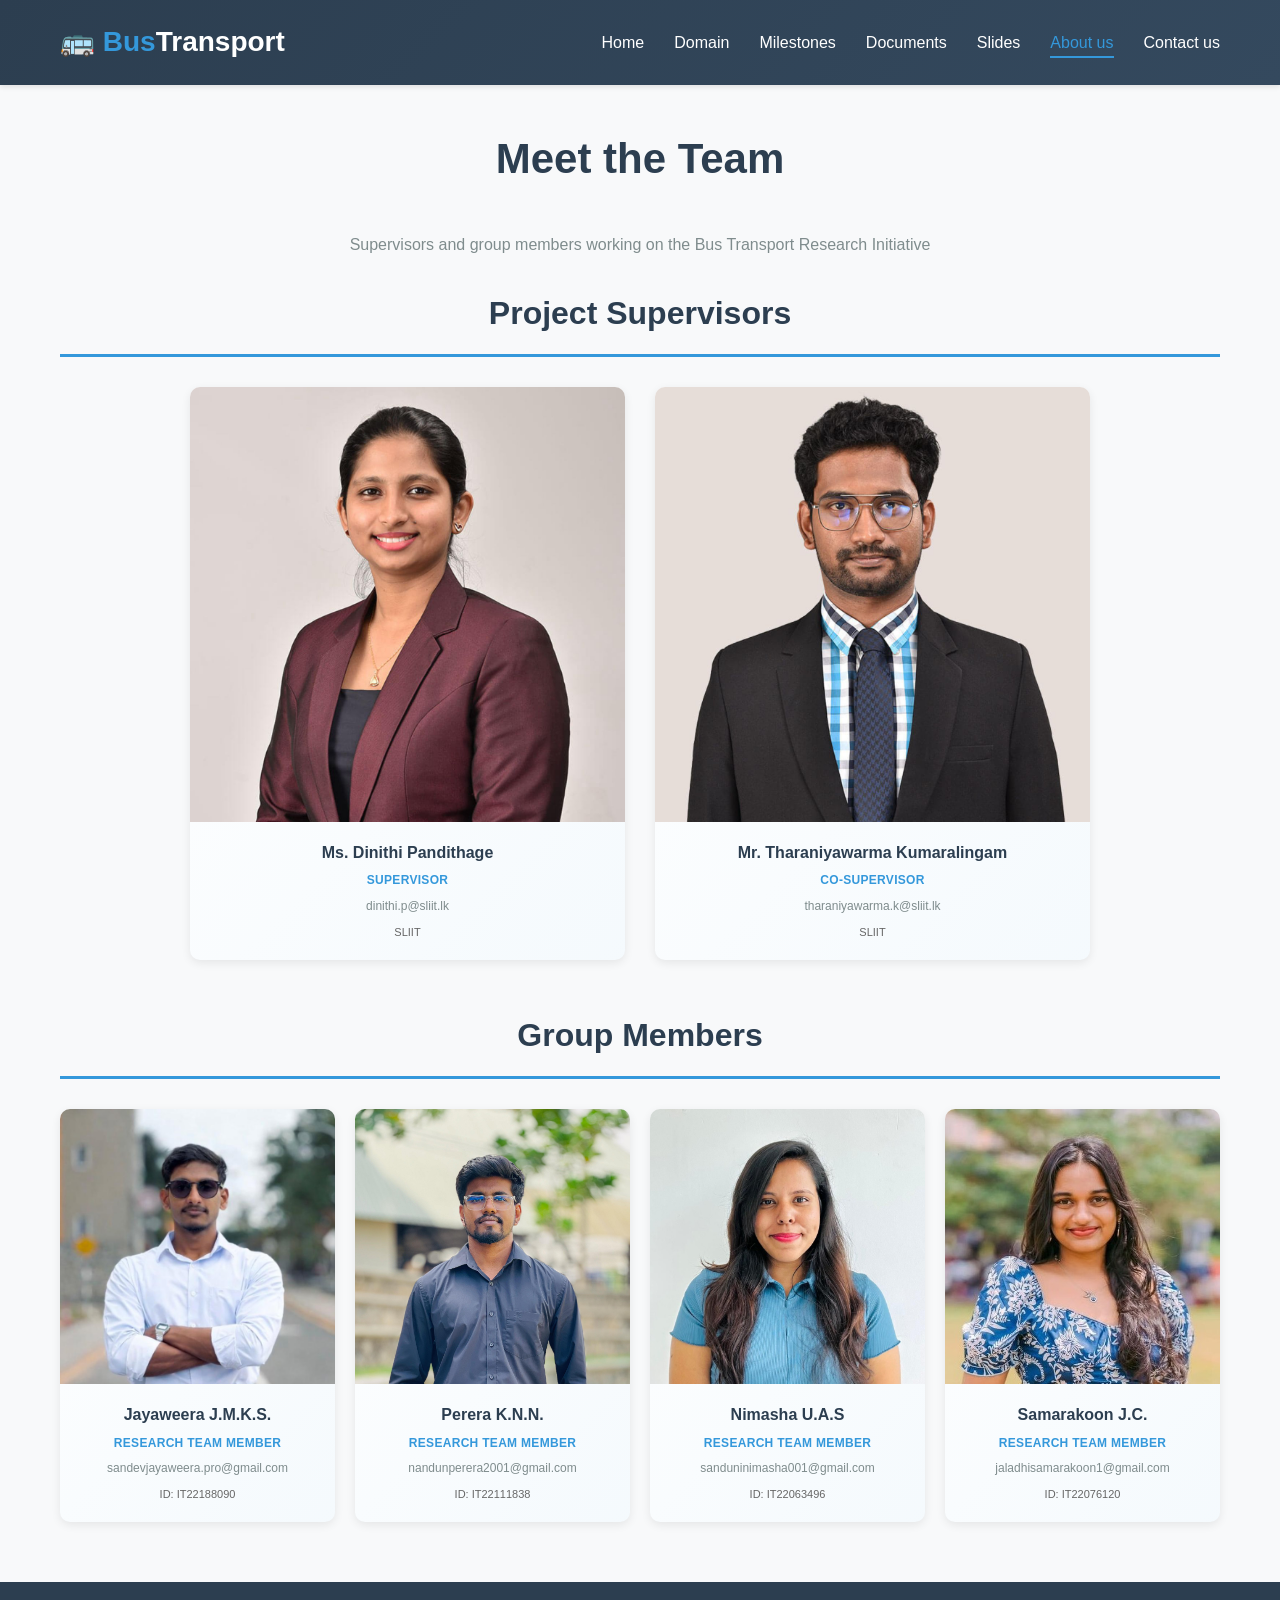
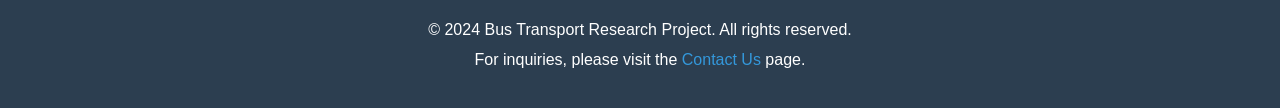
==== commit 58ed889a: "Update team member names and emails on about page" ====
--- a/pages/about-us.html
+++ b/pages/about-us.html
@@ -45,7 +45,7 @@
                         <img src="../assets/images/supervisor.jpeg" alt="Supervisor">
                     </div>
                     <div class="member-info">
-                        <h3>Dr. Dinithi P.</h3>
+                        <h3>Ms. Dinithi Pandithage </h3>
                         <div class="member-role">Supervisor</div>
                         <div class="member-email">dinithi.p@sliit.lk</div>
                         <div class="member-department">SLIIT</div>
@@ -58,7 +58,7 @@
                         <img src="../assets/images/co-supervisor.jpeg" alt="Co-Supervisor">
                     </div>
                     <div class="member-info">
-                        <h3>Dr. Tharaniya Warma K.</h3>
+                        <h3>Mr. Tharaniyawarma Kumaralingam </h3>
                         <div class="member-role">Co-Supervisor</div>
                         <div class="member-email">tharaniyawarma.k@sliit.lk</div>
                         <div class="member-department">SLIIT</div>
@@ -79,7 +79,7 @@
                     <div class="member-info">
                         <h3>Jayaweera J.M.K.S.</h3>
                         <div class="member-role">Research Team Member</div>
-                        <div class="member-email">sandev@gmail.com</div>
+                        <div class="member-email">sandevjayaweera.pro@gmail.com</div>
                         <div class="member-id">ID: IT22188090</div>
                     </div>
                 </div>
--- a/assets/css/style.css
+++ b/assets/css/style.css
@@ -4,6 +4,10 @@
     margin: 0;
     padding: 0;
     box-sizing: border-box;
+}
+
+html {
+    overflow-x: hidden;
 }
 
 body {
@@ -11,6 +15,13 @@
     line-height: 1.6;
     color: #333;
     background-color: #f8f9fa;
+    overflow-x: hidden;
+}
+
+img {
+    max-width: 100%;
+    height: auto;
+    display: block;
 }
 
 /* Header & Navigation */
@@ -583,27 +594,32 @@
     text-decoration: underline;
 }
 
-/* Responsive Design - Complete Mobile-First Responsive */
-
-/* Extra Large Devices (1440px and up) */
-@media (min-width: 1440px) {
+/* =====================================================
+   RESPONSIVE DESIGN
+   Breakpoints: ≤1024px | ≤768px | ≤480px | ≤360px
+   ===================================================== */
+
+/* ---- Tablet & small desktop (≤1024px) ---- */
+@media (max-width: 1024px) {
     main {
-        max-width: 1340px;
+        padding: 0 16px;
     }
     .page-title {
-        font-size: 48px;
+        font-size: 36px;
     }
     .hero-section {
-        padding: 80px 40px;
+        padding: 50px 20px;
     }
     .hero-section h1 {
-        font-size: 56px;
-    }
-}
-
-/* Large Devices (1200px - 1439px) */
-@media (max-width: 1200px) and (min-width: 1025px) {
-    .hero-content {
+        font-size: 40px;
+    }
+    nav ul {
+        gap: 18px;
+    }
+    .members-section .team-grid {
+        grid-template-columns: repeat(3, 1fr);
+    }
+    .domain-grid {
         grid-template-columns: repeat(2, 1fr);
     }
     .presentations-grid {
@@ -611,78 +627,44 @@
     }
 }
 
-/* Medium-Large (1024px - 1199px) */
-@media (max-width: 1024px) {
-    main {
-        padding: 0 15px;
-    }
-    .page-title {
-        font-size: 38px;
-    }
-    .hero-section h1 {
-        font-size: 42px;
-    }
-    .hero-section p {
-        font-size: 16px;
-    }
-    .hero-content {
-        gap: 25px;
-    }
-    .card {
-        padding: 25px;
-    }
-    nav ul {
-        gap: 20px;
-    }
-    .members-section .team-grid {
-        grid-template-columns: repeat(3, 1fr);
-    }
-    .milestones-container {
-        max-width: 700px;
-    }
-    .domain-grid {
-        grid-template-columns: repeat(2, 1fr);
-    }
-    .presentations-grid {
-        grid-template-columns: repeat(2, 1fr);
-    }
-}
-
-/* Tablets (768px - 1023px) */
+/* ---- Tablet: hamburger activates (≤768px) ---- */
 @media (max-width: 768px) {
+    /* Header */
     header {
-        padding: 15px 0;
+        padding: 12px 0;
     }
     .header-container {
-        flex-direction: row;
-        gap: 15px;
-        padding: 0 15px;
+        padding: 0 16px;
     }
     .logo {
-        font-size: 24px;
-    }
+        font-size: 22px;
+    }
+
+    /* Hamburger button */
     .hamburger-menu {
         display: flex;
     }
+
+    /* Collapsed nav */
     nav {
         position: fixed;
-        top: 70px;
+        top: 56px;
         left: 0;
         width: 100%;
         background: linear-gradient(135deg, #2c3e50 0%, #34495e 100%);
         max-height: 0;
         overflow: hidden;
-        transition: max-height 0.3s ease;
+        transition: max-height 0.35s ease;
         z-index: 999;
+        box-shadow: 0 4px 12px rgba(0, 0, 0, 0.3);
     }
     nav.active {
-        max-height: 400px;
+        max-height: 440px;
     }
     nav ul {
         flex-direction: column;
         gap: 0;
-        width: 100%;
-        padding: 20px 0;
+        padding: 10px 0;
     }
     nav ul li {
         border-bottom: 1px solid rgba(255, 255, 255, 0.1);
@@ -691,549 +673,294 @@
         border-bottom: none;
     }
     nav a {
+        display: block;
+        padding: 14px 20px;
         font-size: 14px;
-        padding: 15px 20px;
-        display: block;
-        transition: background 0.3s ease;
+        transition: background 0.2s ease;
     }
     nav a:hover {
         background: rgba(52, 152, 219, 0.2);
         color: #3498db;
     }
     nav a.active {
-        border-bottom: none;
-        padding-bottom: 15px;
         background: rgba(52, 152, 219, 0.15);
         color: #3498db;
-    }
-
+        border-bottom: none;
+        padding-bottom: 14px;
+    }
+
+    /* Main layout */
     main {
-        margin: 25px auto;
-        padding: 0 15px;
+        margin: 24px auto;
+        padding: 0 16px;
     }
     .page-title {
-        font-size: 32px;
-        margin-bottom: 25px;
+        font-size: 28px;
+        margin-bottom: 20px;
     }
     .page-subtitle {
         font-size: 14px;
         margin-bottom: 20px;
     }
+
+    /* Hero */
     .hero-section {
-        padding: 40px 20px;
-        border-radius: 6px;
-        margin-bottom: 30px;
+        padding: 36px 16px;
+        margin-bottom: 24px;
     }
     .hero-section h1 {
-        font-size: 32px;
-        margin-bottom: 15px;
+        font-size: 28px;
+        margin-bottom: 12px;
     }
     .hero-section p {
         font-size: 15px;
         margin-bottom: 12px;
     }
+
+    /* Cards */
     .hero-content {
         grid-template-columns: repeat(2, 1fr);
-        gap: 20px;
+        gap: 16px;
+        margin-top: 24px;
     }
     .card {
         padding: 20px;
-        border-radius: 6px;
-    }
-    .card h3 {
-        font-size: 18px;
-    }
-    .card p {
-        font-size: 14px;
-    }
+    }
+
+    /* Domain */
     .domain-grid {
         grid-template-columns: 1fr;
-        gap: 20px;
+        gap: 16px;
     }
     .domain-card {
         padding: 20px;
     }
-    .domain-card h3 {
-        font-size: 18px;
-    }
-    .domain-card p {
-        font-size: 14px;
-    }
+
+    /* Milestones */
     .milestones-container {
         max-width: 100%;
     }
     .milestone {
         padding: 20px;
-        margin-bottom: 20px;
-    }
-    .milestone h3 {
-        font-size: 18px;
-    }
-    .milestone p {
-        font-size: 14px;
-    }
+        margin-bottom: 16px;
+    }
+
+    /* Documents */
     .documents-list {
         max-width: 100%;
     }
     .document-item {
-        padding: 15px;
         flex-direction: column;
         gap: 12px;
-    }
-    .document-item h3 {
-        font-size: 16px;
+        padding: 16px;
     }
     .document-item a {
         width: 100%;
         text-align: center;
-        padding: 8px 15px;
-    }
+    }
+
+    /* Slides */
     .presentations-grid {
         grid-template-columns: repeat(2, 1fr);
-        gap: 20px;
-    }
-    .presentation-icon {
-        font-size: 40px;
-        padding: 30px;
-    }
-    .presentation-card h3 {
-        font-size: 16px;
-        padding: 15px;
-    }
-    .team-grid {
-        gap: 20px;
-    }
+        gap: 16px;
+    }
+
+    /* About Us */
     .supervisors-section .team-grid {
-        grid-template-columns: 1fr;
+        grid-template-columns: repeat(2, 1fr);
+        max-width: 100%;
     }
     .members-section .team-grid {
         grid-template-columns: repeat(2, 1fr);
     }
-    .member-info {
-        padding: 15px;
-    }
-    .member-info h3 {
-        font-size: 15px;
-    }
-    .member-role {
-        font-size: 11px;
-    }
-    .member-email {
-        font-size: 12px;
-    }
+    .supervisors-section h2,
+    .members-section h2 {
+        font-size: 26px;
+    }
+
+    /* Contact */
     .contact-content {
         grid-template-columns: 1fr;
-        gap: 25px;
+        gap: 20px;
     }
     .contact-info,
     .contact-form {
         padding: 20px;
     }
-    .contact-form h3,
-    .contact-info h3 {
+    .submit-btn {
+        width: 100%;
+        padding: 13px 20px;
+    }
+
+    /* Footer */
+    footer {
+        padding: 24px 16px;
+        margin-top: 40px;
+    }
+}
+
+/* ---- Mobile (≤480px) ---- */
+@media (max-width: 480px) {
+    .header-container {
+        padding: 0 12px;
+    }
+    .logo {
         font-size: 18px;
     }
-    .form-group input,
-    .form-group textarea {
-        padding: 10px;
-        font-size: 14px;
-    }
-    .submit-btn {
-        padding: 10px 30px;
-        font-size: 14px;
-    }
-    footer {
-        padding: 25px 15px;
-        margin-top: 40px;
-    }
-    footer p {
-        font-size: 14px;
-    }
-}
-
-/* Large Phones (640px - 767px) */
-@media (max-width: 767px) and (min-width: 641px) {
+    nav {
+        top: 50px;
+    }
+    nav.active {
+        max-height: 500px;
+    }
+    nav a {
+        font-size: 13px;
+        padding: 12px 16px;
+    }
+
     main {
-        margin: 20px auto;
+        margin: 16px auto;
+        padding: 0 12px;
     }
     .page-title {
-        font-size: 28px;
-        margin-bottom: 20px;
-    }
-    .page-subtitle {
-        font-size: 13px;
-    }
-    .hero-section {
-        padding: 30px 15px;
-    }
-    .hero-section h1 {
-        font-size: 28px;
-    }
-    .hero-section p {
-        font-size: 14px;
-    }
-    .hero-content {
-        grid-template-columns: 1fr;
-        gap: 15px;
-    }
-    .card {
-        padding: 18px;
-    }
-    .domain-grid {
-        gap: 15px;
-    }
-    .presentations-grid {
-        grid-template-columns: 1fr;
-        gap: 15px;
-    }
-    .presentation-icon {
-        font-size: 35px;
-        padding: 25px;
-    }
-    .members-section .team-grid {
-        grid-template-columns: 1fr;
-        gap: 15px;
-    }
-    .member-info {
-        padding: 12px;
-    }
-    .member-info h3 {
-        font-size: 14px;
-    }
-    .contact-info,
-    .contact-form {
-        padding: 18px;
-    }
-    .form-group input,
-    .form-group textarea {
-        padding: 8px;
-    }
-}
-
-/* Small Phones (480px - 639px) */
-@media (max-width: 640px) {
-    * {
-        -webkit-tap-highlight-color: rgba(0, 0, 0, 0.1);
-    }
-    header {
-        padding: 12px 0;
-    }
-    .header-container {
-        gap: 12px;
-        padding: 0 12px;
-    }
-    .logo {
-        font-size: 20px;
-    }
-    .hamburger-menu {
-        display: flex;
-    }
-    nav {
-        position: fixed;
-        top: 60px;
-        left: 0;
-        width: 100%;
-        background: linear-gradient(135deg, #2c3e50 0%, #34495e 100%);
-        max-height: 0;
-        overflow: hidden;
-        transition: max-height 0.3s ease;
-        z-index: 999;
-    }
-    nav.active {
-        max-height: 600px;
-    }
-    nav ul {
-        flex-direction: column;
-        gap: 0;
-        width: 100%;
-        padding: 15px 0;
-    }
-    nav ul li {
-        border-bottom: 1px solid rgba(255, 255, 255, 0.1);
-    }
-    nav ul li:last-child {
-        border-bottom: none;
-    }
-    nav a {
-        font-size: 12px;
-        padding: 12px 15px;
-        display: block;
-        transition: background 0.3s ease;
-    }
-    nav a:hover {
-        background: rgba(52, 152, 219, 0.2);
-        color: #3498db;
-    }
-    nav a.active {
-        border-bottom: none;
-        padding-bottom: 12px;
-        background: rgba(52, 152, 219, 0.15);
-        color: #3498db;
-    }
-    main {
-        margin: 15px auto;
-        padding: 0 12px;
-    }
-    .page-title {
-        font-size: 24px;
-        margin-bottom: 15px;
+        font-size: 22px;
+        margin-bottom: 16px;
     }
     .page-subtitle {
         font-size: 12px;
-        margin-bottom: 15px;
-    }
+    }
+
     .hero-section {
-        padding: 25px 12px;
-        border-radius: 5px;
-        margin-bottom: 20px;
+        padding: 24px 12px;
+        border-radius: 6px;
     }
     .hero-section h1 {
-        font-size: 24px;
-        margin-bottom: 12px;
+        font-size: 22px;
     }
     .hero-section p {
         font-size: 13px;
-        margin-bottom: 10px;
-    }
+    }
+
     .hero-content {
         grid-template-columns: 1fr;
         gap: 12px;
-        margin-top: 20px;
+        margin-top: 16px;
     }
     .card {
-        padding: 15px;
-        border-radius: 5px;
+        padding: 16px;
     }
     .card h3 {
         font-size: 16px;
-        margin-bottom: 10px;
-    }
-    .card p {
-        font-size: 13px;
-        line-height: 1.5;
-    }
-    .domain-grid {
-        gap: 12px;
-    }
+    }
+
     .domain-card {
-        padding: 15px;
-        border-left: 4px solid #3498db;
+        padding: 16px;
     }
     .domain-card h3 {
         font-size: 16px;
-        margin-bottom: 10px;
     }
     .domain-card p {
+        font-size: 13px;
+    }
+
+    .milestone {
+        padding: 16px;
+    }
+    .milestone-date {
         font-size: 12px;
-    }
-    .milestones-container {
-        padding: 0;
-    }
-    .milestone {
-        padding: 15px;
-        margin-bottom: 15px;
-        border-radius: 5px;
-    }
-    .milestone-date {
         padding: 8px 12px;
-        font-size: 12px;
     }
     .milestone h3 {
         font-size: 16px;
-        margin-bottom: 8px;
     }
     .milestone p {
-        font-size: 12px;
-    }
-    .documents-list {
-        max-width: 100%;
-    }
-    .document-item {
-        padding: 12px;
-        border-radius: 5px;
-    }
+        font-size: 13px;
+    }
+
     .document-item h3 {
         font-size: 14px;
-        margin-bottom: 10px;
-    }
-    .document-item a {
-        font-size: 12px;
-        padding: 8px 15px;
-    }
+    }
+
     .presentations-grid {
         grid-template-columns: 1fr;
         gap: 12px;
     }
-    .presentation-card {
-        border-radius: 5px;
-    }
     .presentation-icon {
-        font-size: 30px;
-        padding: 20px;
+        font-size: 36px;
+        padding: 24px;
     }
     .presentation-card h3 {
-        font-size: 14px;
-        padding: 12px;
-        margin-bottom: 8px;
-    }
-    .presentation-card a {
-        font-size: 12px;
-        padding: 8px 20px;
-        margin-bottom: 15px;
-    }
-    .supervisors-section,
-    .members-section {
-        margin-bottom: 30px;
-    }
+        font-size: 15px;
+        padding: 14px;
+    }
+
     .supervisors-section h2,
     .members-section h2 {
-        font-size: 24px;
-        margin-bottom: 20px;
-        padding-bottom: 12px;
+        font-size: 22px;
     }
     .supervisors-section .team-grid {
         grid-template-columns: 1fr;
-        gap: 15px;
     }
     .members-section .team-grid {
-        grid-template-columns: 1fr;
-        gap: 15px;
-    }
-    .team-member {
-        border-radius: 8px;
-    }
-    .member-image {
-        border-radius: 8px 8px 0 0;
+        grid-template-columns: repeat(2, 1fr);
+        gap: 12px;
     }
     .member-info {
         padding: 12px;
-        border-radius: 0 0 8px 8px;
     }
     .member-info h3 {
         font-size: 13px;
-        margin-bottom: 5px;
     }
     .member-role {
         font-size: 10px;
-        margin-bottom: 6px;
     }
     .member-email {
         font-size: 11px;
-        margin-bottom: 5px;
     }
     .member-department,
     .member-id {
         font-size: 10px;
-        margin-top: 3px;
-    }
-    .contact-content {
-        gap: 20px;
-    }
+    }
+
     .contact-info,
     .contact-form {
-        padding: 15px;
-        border-radius: 5px;
+        padding: 16px;
     }
     .contact-form h3,
     .contact-info h3 {
         font-size: 16px;
-        margin-bottom: 15px;
-    }
-    .contact-item {
-        margin-bottom: 15px;
-        padding-bottom: 15px;
-    }
-    .contact-item strong {
-        font-size: 13px;
-    }
-    .contact-item p {
-        font-size: 12px;
-    }
-    .form-group {
-        margin-bottom: 15px;
-    }
-    .form-group label {
-        font-size: 13px;
-        margin-bottom: 6px;
     }
     .form-group input,
     .form-group textarea {
+        /* 16px prevents iOS auto-zoom on focus */
+        font-size: 16px;
         padding: 10px;
-        font-size: 14px;
-        border-radius: 4px;
     }
     .form-group textarea {
         min-height: 120px;
     }
-    .submit-btn {
-        width: 100%;
-        padding: 12px 20px;
-        font-size: 14px;
-        border-radius: 4px;
-    }
+
     footer {
         padding: 20px 12px;
         margin-top: 30px;
     }
     footer p {
         font-size: 12px;
-        margin: 6px 0;
-    }
-    footer a {
-        font-size: 12px;
-    }
-}
-
-/* Extra Small (below 480px) */
-@media (max-width: 479px) {
-    header {
-        padding: 10px 0;
-    }
-    .header-container {
-        gap: 10px;
-        padding: 0 10px;
-    }
+    }
+}
+
+/* ---- Very small phones (≤360px) ---- */
+@media (max-width: 360px) {
     .logo {
-        font-size: 18px;
-    }
-    .hamburger-menu {
-        display: flex;
-    }
-    .hamburger-menu span {
-        width: 23px;
-        height: 2.5px;
-    }
-    nav {
-        position: fixed;
-        top: 55px;
-        left: 0;
-        width: 100%;
-        background: linear-gradient(135deg, #2c3e50 0%, #34495e 100%);
-        max-height: 0;
-        overflow: hidden;
-        transition: max-height 0.3s ease;
-        z-index: 999;
-    }
-    nav.active {
-        max-height: 500px;
-    }
-    nav ul {
-        flex-direction: column;
-        gap: 0;
-        width: 100%;
-        padding: 12px 0;
-    }
-    nav ul li {
-        border-bottom: 1px solid rgba(255, 255, 255, 0.1);
-    }
-    nav a {
-        font-size: 11px;
-        padding: 10px 12px;
-        display: block;
-    }
-    nav a:hover {
-        background: rgba(52, 152, 219, 0.2);
-    }
-    nav a.active {
-        background: rgba(52, 152, 219, 0.15);
-    }
+        font-size: 16px;
+    }
+    .page-title {
+        font-size: 20px;
+    }
+    .hero-section h1 {
+        font-size: 20px;
+    }
+    .members-section .team-grid {
+        grid-template-columns: 1fr;
+    }
+}
